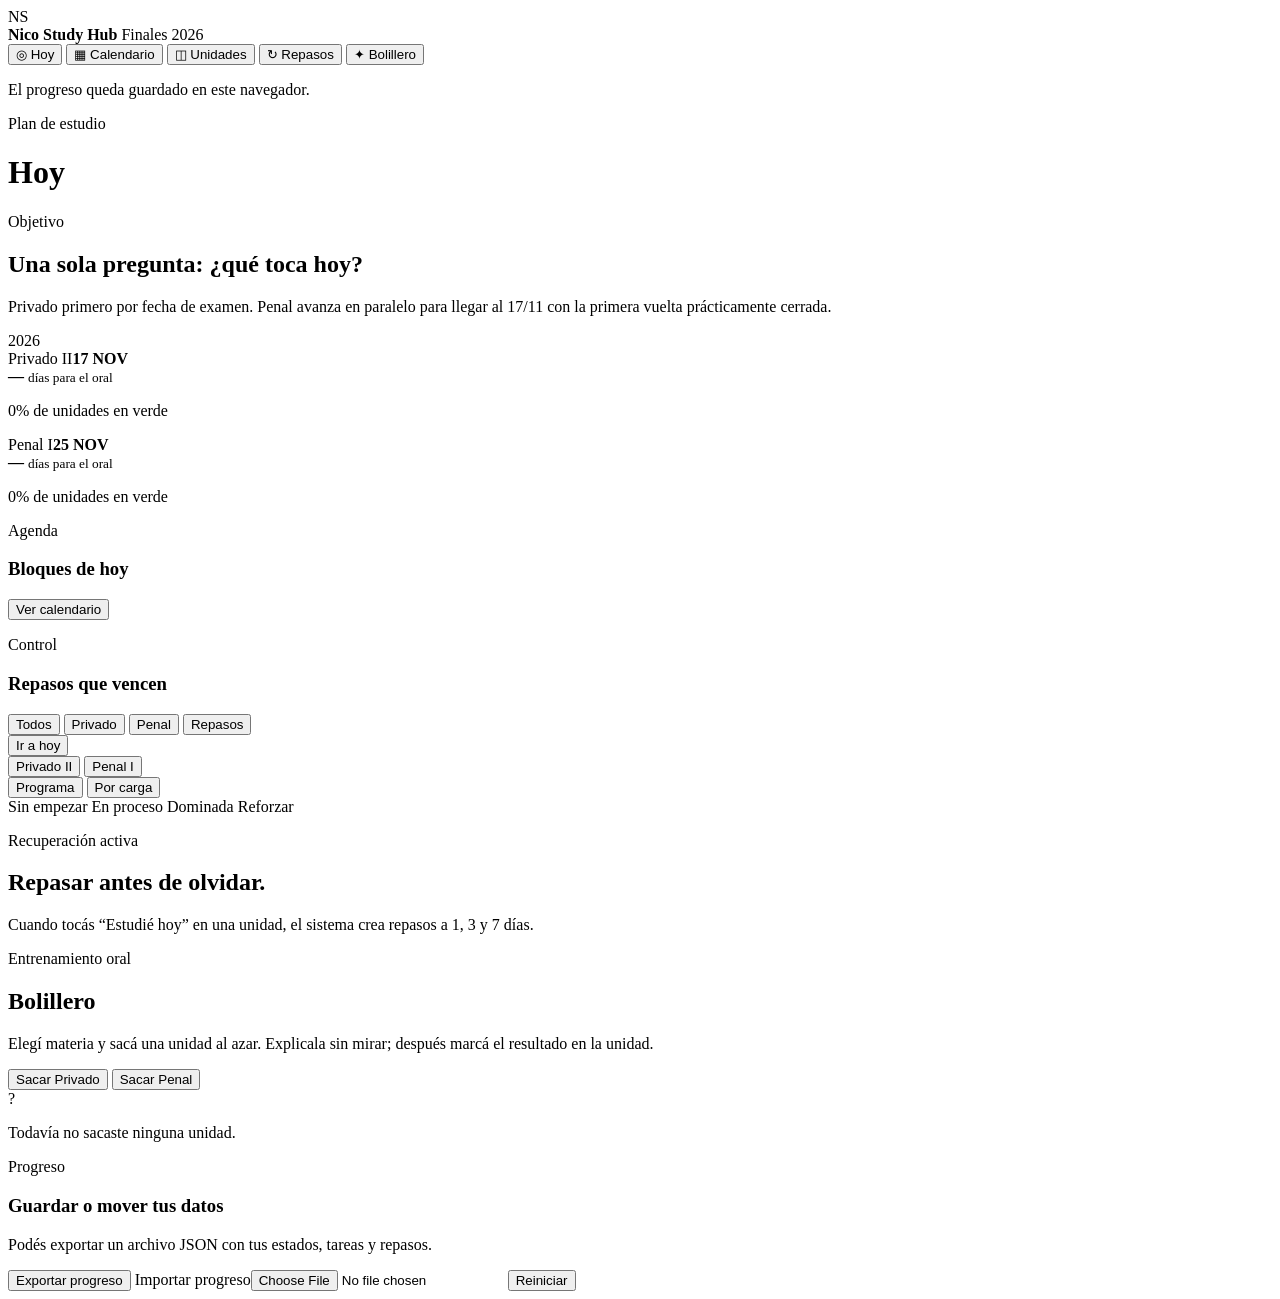
==== estudio/index.html @ cc45be51 "Crear dashboard de estudio para Privado II y Penal" ====
<!doctype html>
<html lang="es">
<head>
  <meta charset="utf-8">
  <meta name="viewport" content="width=device-width, initial-scale=1">
  <meta name="theme-color" content="#0b1020">
  <title>Nico Study Hub · Privado II + Penal</title>
  <link rel="stylesheet" href="styles.css">
</head>
<body>
  <div class="app-shell">
    <aside class="sidebar">
      <div class="brand">
        <div class="brand-mark">NS</div>
        <div>
          <strong>Nico Study Hub</strong>
          <span>Finales 2026</span>
        </div>
      </div>

      <nav class="nav">
        <button class="nav-btn active" data-view="hoy">◎ <span>Hoy</span></button>
        <button class="nav-btn" data-view="calendario">▦ <span>Calendario</span></button>
        <button class="nav-btn" data-view="unidades">◫ <span>Unidades</span></button>
        <button class="nav-btn" data-view="repasos">↻ <span>Repasos</span></button>
        <button class="nav-btn" data-view="simulador">✦ <span>Bolillero</span></button>
      </nav>

      <div class="sidebar-note">
        <span class="dot"></span>
        <p>El progreso queda guardado en este navegador.</p>
      </div>
    </aside>

    <main class="main">
      <header class="topbar">
        <div>
          <p class="eyebrow">Plan de estudio</p>
          <h1 id="view-title">Hoy</h1>
        </div>
        <div class="date-chip" id="today-chip"></div>
      </header>

      <section class="view active" id="view-hoy">
        <div class="hero">
          <div>
            <p class="eyebrow">Objetivo</p>
            <h2>Una sola pregunta: <span>¿qué toca hoy?</span></h2>
            <p>Privado primero por fecha de examen. Penal avanza en paralelo para llegar al 17/11 con la primera vuelta prácticamente cerrada.</p>
          </div>
          <div class="hero-badge">2026</div>
        </div>

        <div class="countdown-grid">
          <article class="count-card privado">
            <div class="count-head"><span>Privado II</span><b>17 NOV</b></div>
            <strong id="days-privado">—</strong>
            <small>días para el oral</small>
            <div class="mini-progress"><i id="bar-privado"></i></div>
            <p id="pct-privado">0% de unidades en verde</p>
          </article>
          <article class="count-card penal">
            <div class="count-head"><span>Penal I</span><b>25 NOV</b></div>
            <strong id="days-penal">—</strong>
            <small>días para el oral</small>
            <div class="mini-progress"><i id="bar-penal"></i></div>
            <p id="pct-penal">0% de unidades en verde</p>
          </article>
        </div>

        <div class="section-head">
          <div>
            <p class="eyebrow">Agenda</p>
            <h3>Bloques de hoy</h3>
          </div>
          <button class="ghost-btn" id="go-calendar">Ver calendario</button>
        </div>
        <div id="today-tasks" class="task-list"></div>

        <div class="section-head compact">
          <div>
            <p class="eyebrow">Control</p>
            <h3>Repasos que vencen</h3>
          </div>
        </div>
        <div id="due-reviews" class="review-strip"></div>
      </section>

      <section class="view" id="view-calendario">
        <div class="toolbar">
          <div class="segmented">
            <button class="segment active" data-filter="todos">Todos</button>
            <button class="segment" data-filter="privado">Privado</button>
            <button class="segment" data-filter="penal">Penal</button>
            <button class="segment" data-filter="repaso">Repasos</button>
          </div>
          <button class="ghost-btn" id="jump-today">Ir a hoy</button>
        </div>
        <div id="calendar-list" class="calendar-list"></div>
      </section>

      <section class="view" id="view-unidades">
        <div class="toolbar">
          <div class="segmented">
            <button class="segment active" data-subject="privado">Privado II</button>
            <button class="segment" data-subject="penal">Penal I</button>
          </div>
          <div class="segmented">
            <button class="segment active" data-sort="programa">Programa</button>
            <button class="segment" data-sort="carga">Por carga</button>
          </div>
        </div>
        <div class="legend">
          <span><i class="status-dot sin"></i>Sin empezar</span>
          <span><i class="status-dot amarillo"></i>En proceso</span>
          <span><i class="status-dot verde"></i>Dominada</span>
          <span><i class="status-dot rojo"></i>Reforzar</span>
        </div>
        <div id="unit-grid" class="unit-grid"></div>
      </section>

      <section class="view" id="view-repasos">
        <div class="hero slim">
          <div>
            <p class="eyebrow">Recuperación activa</p>
            <h2>Repasar antes de olvidar.</h2>
            <p>Cuando tocás “Estudié hoy” en una unidad, el sistema crea repasos a 1, 3 y 7 días.</p>
          </div>
        </div>
        <div id="review-list" class="review-list"></div>
      </section>

      <section class="view" id="view-simulador">
        <div class="simulator">
          <p class="eyebrow">Entrenamiento oral</p>
          <h2>Bolillero</h2>
          <p>Elegí materia y sacá una unidad al azar. Explicala sin mirar; después marcá el resultado en la unidad.</p>
          <div class="sim-actions">
            <button class="primary-btn" id="spin-privado">Sacar Privado</button>
            <button class="primary-btn penal-btn" id="spin-penal">Sacar Penal</button>
          </div>
          <div class="ball-result" id="ball-result">
            <span>?</span>
            <p>Todavía no sacaste ninguna unidad.</p>
          </div>
        </div>

        <div class="backup-card">
          <div>
            <p class="eyebrow">Progreso</p>
            <h3>Guardar o mover tus datos</h3>
            <p>Podés exportar un archivo JSON con tus estados, tareas y repasos.</p>
          </div>
          <div class="backup-actions">
            <button class="ghost-btn" id="export-data">Exportar progreso</button>
            <label class="ghost-btn file-label">Importar progreso<input type="file" id="import-data" accept=".json"></label>
            <button class="danger-btn" id="reset-data">Reiniciar</button>
          </div>
        </div>
      </section>
    </main>
  </div>
  <script src="app.js"></script>
</body>
</html>
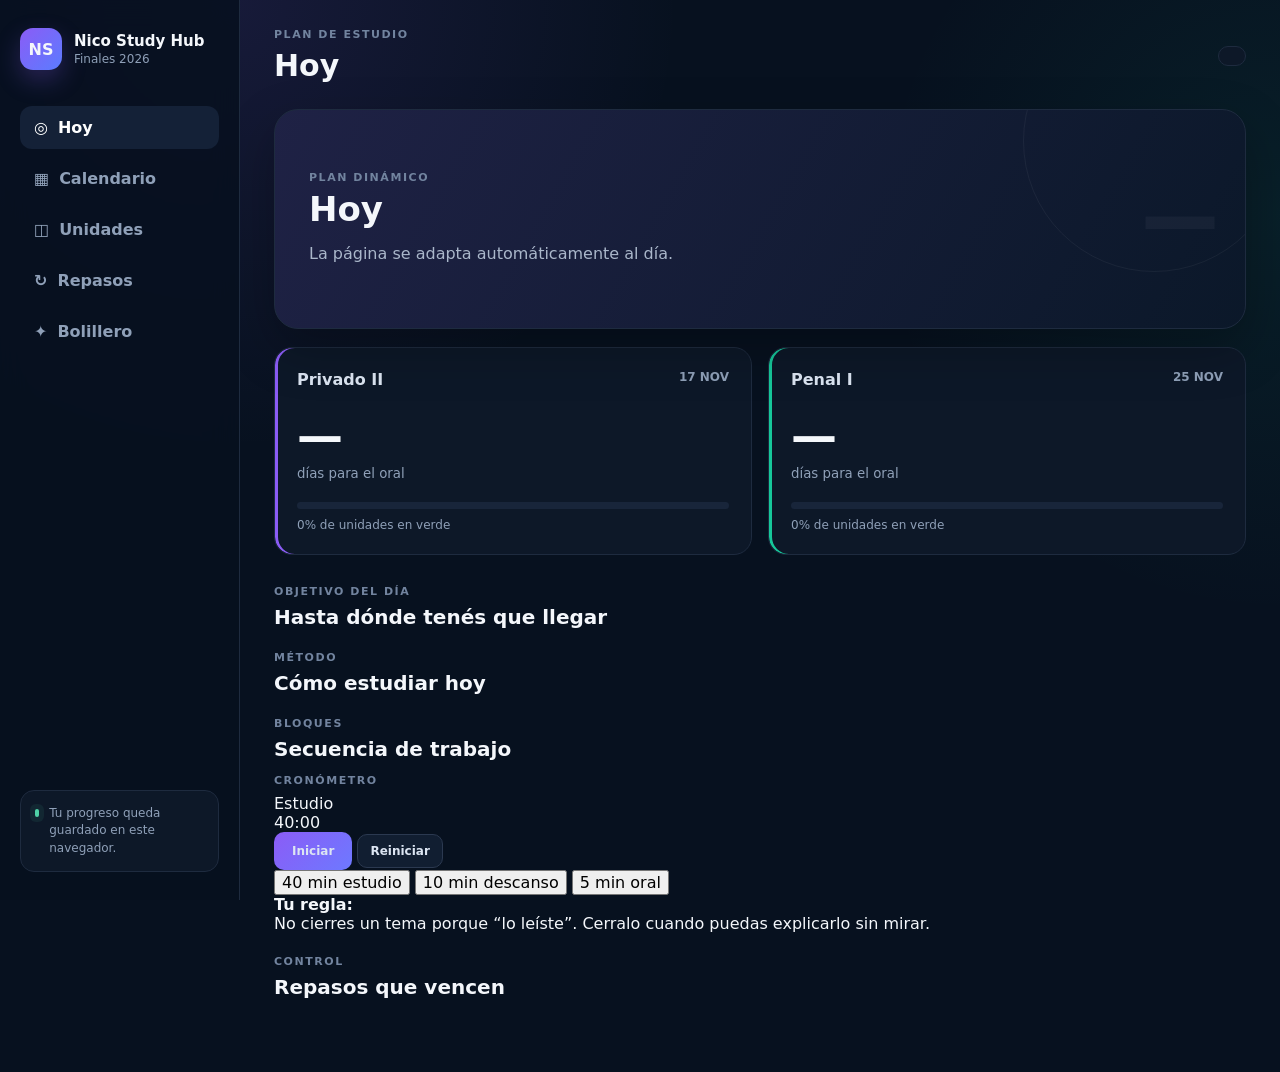
==== commit 75355986: "Mejorar Hoy con entrenador diario, cronómetro y calendario mensual" ====
--- a/estudio/index.html
+++ b/estudio/index.html
@@ -3,7 +3,7 @@
 <head>
   <meta charset="utf-8">
   <meta name="viewport" content="width=device-width, initial-scale=1">
-  <meta name="theme-color" content="#0b1020">
+  <meta name="theme-color" content="#07111f">
   <title>Nico Study Hub · Privado II + Penal</title>
   <link rel="stylesheet" href="styles.css">
 </head>
@@ -12,10 +12,7 @@
     <aside class="sidebar">
       <div class="brand">
         <div class="brand-mark">NS</div>
-        <div>
-          <strong>Nico Study Hub</strong>
-          <span>Finales 2026</span>
-        </div>
+        <div><strong>Nico Study Hub</strong><span>Finales 2026</span></div>
       </div>
 
       <nav class="nav">
@@ -28,75 +25,108 @@
 
       <div class="sidebar-note">
         <span class="dot"></span>
-        <p>El progreso queda guardado en este navegador.</p>
+        <p>Tu progreso queda guardado en este navegador.</p>
       </div>
     </aside>
 
     <main class="main">
       <header class="topbar">
-        <div>
-          <p class="eyebrow">Plan de estudio</p>
-          <h1 id="view-title">Hoy</h1>
-        </div>
+        <div><p class="eyebrow">Plan de estudio</p><h1 id="view-title">Hoy</h1></div>
         <div class="date-chip" id="today-chip"></div>
       </header>
 
       <section class="view active" id="view-hoy">
-        <div class="hero">
+        <div class="hero today-hero">
           <div>
-            <p class="eyebrow">Objetivo</p>
-            <h2>Una sola pregunta: <span>¿qué toca hoy?</span></h2>
-            <p>Privado primero por fecha de examen. Penal avanza en paralelo para llegar al 17/11 con la primera vuelta prácticamente cerrada.</p>
+            <p class="eyebrow">Plan dinámico</p>
+            <h2 id="today-headline">Hoy</h2>
+            <p id="today-summary">La página se adapta automáticamente al día.</p>
           </div>
-          <div class="hero-badge">2026</div>
+          <div class="hero-badge" id="hero-day">—</div>
         </div>
 
         <div class="countdown-grid">
           <article class="count-card privado">
             <div class="count-head"><span>Privado II</span><b>17 NOV</b></div>
-            <strong id="days-privado">—</strong>
-            <small>días para el oral</small>
+            <strong id="days-privado">—</strong><small>días para el oral</small>
             <div class="mini-progress"><i id="bar-privado"></i></div>
             <p id="pct-privado">0% de unidades en verde</p>
           </article>
           <article class="count-card penal">
             <div class="count-head"><span>Penal I</span><b>25 NOV</b></div>
-            <strong id="days-penal">—</strong>
-            <small>días para el oral</small>
+            <strong id="days-penal">—</strong><small>días para el oral</small>
             <div class="mini-progress"><i id="bar-penal"></i></div>
             <p id="pct-penal">0% de unidades en verde</p>
           </article>
         </div>
 
-        <div class="section-head">
+        <div class="today-layout">
           <div>
-            <p class="eyebrow">Agenda</p>
-            <h3>Bloques de hoy</h3>
+            <div class="section-head">
+              <div><p class="eyebrow">Objetivo del día</p><h3>Hasta dónde tenés que llegar</h3></div>
+            </div>
+            <div id="today-targets" class="target-list"></div>
+
+            <div class="section-head compact">
+              <div><p class="eyebrow">Método</p><h3>Cómo estudiar hoy</h3></div>
+            </div>
+            <div id="method-card" class="method-card"></div>
+
+            <div class="section-head compact">
+              <div><p class="eyebrow">Bloques</p><h3>Secuencia de trabajo</h3></div>
+            </div>
+            <div id="today-blocks" class="study-blocks"></div>
           </div>
-          <button class="ghost-btn" id="go-calendar">Ver calendario</button>
+
+          <aside class="timer-card">
+            <p class="eyebrow">Cronómetro</p>
+            <div class="timer-mode" id="timer-mode">Estudio</div>
+            <div class="timer-display" id="timer-display">40:00</div>
+            <div class="timer-progress"><i id="timer-progress"></i></div>
+            <div class="timer-controls">
+              <button class="primary-btn" id="timer-start">Iniciar</button>
+              <button class="ghost-btn" id="timer-reset">Reiniciar</button>
+            </div>
+            <div class="timer-presets">
+              <button data-minutes="40" data-mode="Estudio">40 min estudio</button>
+              <button data-minutes="10" data-mode="Descanso">10 min descanso</button>
+              <button data-minutes="5" data-mode="Explicación oral">5 min oral</button>
+            </div>
+            <div class="timer-tip">
+              <strong>Tu regla:</strong>
+              <p>No cierres un tema porque “lo leíste”. Cerralo cuando puedas explicarlo sin mirar.</p>
+            </div>
+          </aside>
         </div>
-        <div id="today-tasks" class="task-list"></div>
 
         <div class="section-head compact">
-          <div>
-            <p class="eyebrow">Control</p>
-            <h3>Repasos que vencen</h3>
-          </div>
+          <div><p class="eyebrow">Control</p><h3>Repasos que vencen</h3></div>
         </div>
         <div id="due-reviews" class="review-strip"></div>
       </section>
 
       <section class="view" id="view-calendario">
-        <div class="toolbar">
-          <div class="segmented">
-            <button class="segment active" data-filter="todos">Todos</button>
-            <button class="segment" data-filter="privado">Privado</button>
-            <button class="segment" data-filter="penal">Penal</button>
-            <button class="segment" data-filter="repaso">Repasos</button>
-          </div>
-          <button class="ghost-btn" id="jump-today">Ir a hoy</button>
+        <div class="calendar-toolbar">
+          <button class="ghost-btn" id="prev-month">←</button>
+          <div><p class="eyebrow">Vista mensual</p><h2 id="calendar-month">Octubre 2026</h2></div>
+          <button class="ghost-btn" id="next-month">→</button>
         </div>
-        <div id="calendar-list" class="calendar-list"></div>
+
+        <div class="calendar-legend">
+          <span><i class="legend-pill privado"></i>Privado</span>
+          <span><i class="legend-pill penal"></i>Penal</span>
+          <span><i class="legend-pill repaso"></i>Repaso / simulacro</span>
+          <span>✓ = bloque del día cumplido</span>
+        </div>
+
+        <div class="month-calendar">
+          <div class="weekdays"><span>Lun</span><span>Mar</span><span>Mié</span><span>Jue</span><span>Vie</span><span>Sáb</span><span>Dom</span></div>
+          <div id="calendar-grid" class="calendar-grid"></div>
+        </div>
+
+        <div class="calendar-detail" id="calendar-detail">
+          <div class="empty">Tocá un día del calendario para ver su plan.</div>
+        </div>
       </section>
 
       <section class="view" id="view-unidades">
@@ -124,7 +154,7 @@
           <div>
             <p class="eyebrow">Recuperación activa</p>
             <h2>Repasar antes de olvidar.</h2>
-            <p>Cuando tocás “Estudié hoy” en una unidad, el sistema crea repasos a 1, 3 y 7 días.</p>
+            <p>Cuando marcás “Estudié hoy” se crean repasos a 24 horas, 72 horas y 7 días.</p>
           </div>
         </div>
         <div id="review-list" class="review-list"></div>
@@ -134,23 +164,16 @@
         <div class="simulator">
           <p class="eyebrow">Entrenamiento oral</p>
           <h2>Bolillero</h2>
-          <p>Elegí materia y sacá una unidad al azar. Explicala sin mirar; después marcá el resultado en la unidad.</p>
+          <p>Sacá una unidad al azar y explicala sin mirar. Recién después abrí el material para corregirte.</p>
           <div class="sim-actions">
             <button class="primary-btn" id="spin-privado">Sacar Privado</button>
             <button class="primary-btn penal-btn" id="spin-penal">Sacar Penal</button>
           </div>
-          <div class="ball-result" id="ball-result">
-            <span>?</span>
-            <p>Todavía no sacaste ninguna unidad.</p>
-          </div>
+          <div class="ball-result" id="ball-result"><span>?</span><p>Todavía no sacaste ninguna unidad.</p></div>
         </div>
 
         <div class="backup-card">
-          <div>
-            <p class="eyebrow">Progreso</p>
-            <h3>Guardar o mover tus datos</h3>
-            <p>Podés exportar un archivo JSON con tus estados, tareas y repasos.</p>
-          </div>
+          <div><p class="eyebrow">Progreso</p><h3>Guardar o mover tus datos</h3><p>Podés exportar un archivo JSON con tus estados, tareas y repasos.</p></div>
           <div class="backup-actions">
             <button class="ghost-btn" id="export-data">Exportar progreso</button>
             <label class="ghost-btn file-label">Importar progreso<input type="file" id="import-data" accept=".json"></label>
--- a/estudio/styles.css
+++ b/estudio/styles.css
@@ -0,0 +1,157 @@
+:root{
+  --bg:#07111f;
+  --panel:#0d1828;
+  --panel-2:#101d31;
+  --line:#1e2b3f;
+  --text:#f4f7fb;
+  --muted:#8fa0b8;
+  --priv:#8b5cf6;
+  --penal:#16c79a;
+  --gold:#f0b85a;
+  --red:#ef5b67;
+  --yellow:#f4c95d;
+  --green:#4fd1a6;
+  --shadow:0 20px 50px rgba(0,0,0,.25);
+}
+*{box-sizing:border-box}
+html{scroll-behavior:smooth}
+body{margin:0;background:
+radial-gradient(circle at 18% 0%,rgba(139,92,246,.12),transparent 30%),
+radial-gradient(circle at 100% 20%,rgba(22,199,154,.08),transparent 26%),
+var(--bg);color:var(--text);font-family:Inter,ui-sans-serif,system-ui,-apple-system,BlinkMacSystemFont,"Segoe UI",sans-serif}
+button,input{font:inherit}
+button{cursor:pointer}
+.app-shell{min-height:100vh;display:grid;grid-template-columns:240px 1fr}
+.sidebar{position:sticky;top:0;height:100vh;padding:28px 20px;border-right:1px solid var(--line);background:rgba(7,17,31,.88);backdrop-filter:blur(14px);display:flex;flex-direction:column;z-index:3}
+.brand{display:flex;gap:12px;align-items:center;margin-bottom:36px}
+.brand-mark{width:42px;height:42px;border-radius:13px;display:grid;place-items:center;font-weight:900;background:linear-gradient(135deg,var(--priv),#5b7cff);box-shadow:0 10px 25px rgba(139,92,246,.25)}
+.brand strong{display:block;font-size:15px}
+.brand span{display:block;color:var(--muted);font-size:12px;margin-top:2px}
+.nav{display:grid;gap:8px}
+.nav-btn{border:0;background:transparent;color:var(--muted);text-align:left;border-radius:12px;padding:12px 14px;font-weight:700;display:flex;gap:10px;align-items:center}
+.nav-btn:hover,.nav-btn.active{background:#142137;color:#fff}
+.sidebar-note{margin-top:auto;border:1px solid var(--line);background:var(--panel);border-radius:14px;padding:14px;display:flex;gap:10px}
+.sidebar-note p{margin:0;color:var(--muted);font-size:12px;line-height:1.45}
+.dot{width:8px;height:8px;border-radius:99px;background:var(--green);margin-top:4px;box-shadow:0 0 0 5px rgba(79,209,166,.08)}
+.main{padding:28px 34px 56px;max-width:1400px;width:100%;margin:0 auto}
+.topbar{display:flex;align-items:center;justify-content:space-between;margin-bottom:26px}
+.eyebrow{margin:0 0 7px;text-transform:uppercase;letter-spacing:.14em;font-size:11px;font-weight:800;color:#72849f}
+h1,h2,h3,p{margin-top:0}
+h1{font-size:30px;margin-bottom:0}
+h2{font-size:34px;line-height:1.1;margin-bottom:12px}
+h2 span{color:#b39cff}
+h3{font-size:20px;margin-bottom:0}
+.date-chip{padding:9px 13px;border:1px solid var(--line);border-radius:10px;background:var(--panel);font-size:13px;color:#c7d2e3}
+.view{display:none}
+.view.active{display:block;animation:fade .2s ease}
+@keyframes fade{from{opacity:.35;transform:translateY(4px)}to{opacity:1;transform:none}}
+.hero{min-height:220px;border:1px solid var(--line);border-radius:24px;padding:34px;display:flex;justify-content:space-between;align-items:center;background:
+linear-gradient(120deg,rgba(139,92,246,.14),rgba(10,24,42,.65)),
+var(--panel);box-shadow:var(--shadow);overflow:hidden;position:relative}
+.hero:after{content:"";position:absolute;width:260px;height:260px;border:1px solid rgba(255,255,255,.05);border-radius:50%;right:-40px;top:-100px}
+.hero p:not(.eyebrow){max-width:720px;color:#aab7ca;line-height:1.65;margin-bottom:0}
+.hero-badge{font-size:74px;font-weight:950;color:rgba(255,255,255,.045);letter-spacing:-.06em}
+.hero.slim{min-height:auto;margin-bottom:22px}
+.countdown-grid{display:grid;grid-template-columns:repeat(2,1fr);gap:16px;margin:18px 0 30px}
+.count-card{border:1px solid var(--line);border-radius:18px;background:var(--panel);padding:22px}
+.count-card.privado{box-shadow:inset 3px 0 0 var(--priv)}
+.count-card.penal{box-shadow:inset 3px 0 0 var(--penal)}
+.count-head{display:flex;justify-content:space-between;gap:20px;color:#dce5f2;font-weight:800}
+.count-head b{font-size:12px;color:var(--muted)}
+.count-card>strong{font-size:46px;display:block;line-height:1;margin:24px 0 4px}
+.count-card small{color:var(--muted)}
+.mini-progress{height:7px;border-radius:99px;background:#18253a;overflow:hidden;margin:20px 0 9px}
+.mini-progress i{display:block;width:0;height:100%;border-radius:inherit;transition:.25s}
+.count-card.privado i{background:var(--priv)}
+.count-card.penal i{background:var(--penal)}
+.count-card p{font-size:12px;color:var(--muted);margin:0}
+.section-head{display:flex;justify-content:space-between;align-items:end;margin:28px 0 13px}
+.section-head.compact{margin-top:22px}
+.task-list,.review-list{display:grid;gap:10px}
+.task{display:grid;grid-template-columns:auto 1fr auto;align-items:center;gap:14px;border:1px solid var(--line);background:var(--panel);padding:15px 17px;border-radius:14px}
+.task.done{opacity:.56}
+.task-check{width:22px;height:22px;border-radius:7px;border:1px solid #41506a;background:#0a1424;display:grid;place-items:center;color:white}
+.task.done .task-check{background:var(--green);border-color:var(--green)}
+.task-title{font-weight:800;margin-bottom:4px}
+.task-meta{color:var(--muted);font-size:12px;line-height:1.45}
+.subject-pill{font-size:11px;font-weight:850;padding:6px 9px;border-radius:999px}
+.subject-pill.privado{background:rgba(139,92,246,.14);color:#c7b7ff}
+.subject-pill.penal{background:rgba(22,199,154,.12);color:#70e2c3}
+.subject-pill.repaso{background:rgba(240,184,90,.12);color:#ffd78d}
+.empty{border:1px dashed #2d3b51;border-radius:15px;padding:24px;color:var(--muted);text-align:center}
+.review-strip{display:flex;gap:10px;overflow:auto;padding-bottom:4px}
+.review-chip{min-width:220px;border:1px solid var(--line);border-radius:13px;padding:13px;background:var(--panel);font-size:13px}
+.review-chip strong{display:block;margin-bottom:4px}
+.review-chip span{color:var(--muted);font-size:12px}
+.toolbar{display:flex;justify-content:space-between;align-items:center;gap:14px;margin-bottom:18px;flex-wrap:wrap}
+.segmented{display:flex;gap:5px;padding:5px;background:#0a1424;border:1px solid var(--line);border-radius:12px}
+.segment{border:0;background:transparent;color:var(--muted);padding:8px 11px;border-radius:8px;font-weight:800;font-size:12px}
+.segment.active{background:#18263c;color:#fff}
+.ghost-btn,.danger-btn,.primary-btn,.file-label{border:1px solid #2b3950;background:#111e31;color:#dce5f2;padding:9px 12px;border-radius:10px;font-weight:800;font-size:12px;text-decoration:none;display:inline-flex;align-items:center;justify-content:center}
+.ghost-btn:hover,.file-label:hover{border-color:#50617a}
+.danger-btn{border-color:rgba(239,91,103,.35);color:#ff9aa2;background:rgba(239,91,103,.08)}
+.primary-btn{border:0;background:linear-gradient(135deg,var(--priv),#6d79ff);padding:12px 18px}
+.primary-btn.penal-btn{background:linear-gradient(135deg,#0fa77f,var(--penal))}
+.calendar-list{display:grid;gap:14px}
+.day-card{border:1px solid var(--line);border-radius:17px;background:var(--panel);padding:17px}
+.day-card.today{outline:2px solid rgba(139,92,246,.45)}
+.day-head{display:flex;justify-content:space-between;align-items:center;margin-bottom:12px}
+.day-head strong{font-size:15px}
+.day-head span{font-size:11px;color:var(--muted)}
+.day-tasks{display:grid;gap:8px}
+.day-task{display:flex;justify-content:space-between;gap:14px;align-items:center;padding:10px 12px;background:#0a1424;border-radius:10px}
+.day-task p{margin:0;font-size:13px}
+.day-task small{display:block;color:var(--muted);margin-top:3px}
+.legend{display:flex;gap:16px;flex-wrap:wrap;margin-bottom:18px;color:var(--muted);font-size:12px}
+.legend span{display:flex;align-items:center;gap:6px}
+.status-dot{width:8px;height:8px;border-radius:50%}
+.status-dot.sin{background:#65738a}.status-dot.amarillo{background:var(--yellow)}.status-dot.verde{background:var(--green)}.status-dot.rojo{background:var(--red)}
+.unit-grid{display:grid;grid-template-columns:repeat(3,minmax(0,1fr));gap:13px}
+.unit-card{border:1px solid var(--line);background:var(--panel);border-radius:16px;padding:17px;position:relative}
+.unit-card:before{content:"";position:absolute;left:0;top:14px;bottom:14px;width:3px;border-radius:4px;background:#445069}
+.unit-card.status-verde:before{background:var(--green)}
+.unit-card.status-amarillo:before{background:var(--yellow)}
+.unit-card.status-rojo:before{background:var(--red)}
+.unit-top{display:flex;justify-content:space-between;gap:10px;align-items:start}
+.unit-num{font-size:11px;font-weight:900;color:var(--muted)}
+.unit-load{font-size:10px;padding:5px 7px;border-radius:8px;background:#142137;color:#a8b5c8;white-space:nowrap}
+.unit-card h4{font-size:15px;line-height:1.3;margin:10px 0 12px}
+.unit-stats{display:flex;gap:8px;flex-wrap:wrap;margin-bottom:13px}
+.unit-stats span{font-size:10px;color:var(--muted);padding:5px 7px;border:1px solid #26344a;border-radius:7px}
+.unit-actions{display:grid;grid-template-columns:1fr auto;gap:7px}
+.status-select{width:100%;background:#0a1424;border:1px solid #26344a;color:#d8e2ef;padding:9px;border-radius:9px}
+.study-today{border:1px solid #2c3b52;background:#111e31;color:#cdd8e7;border-radius:9px;padding:9px;font-size:11px;font-weight:800}
+.review-item{border:1px solid var(--line);background:var(--panel);border-radius:14px;padding:15px 17px;display:flex;justify-content:space-between;gap:16px;align-items:center}
+.review-item.due{box-shadow:inset 3px 0 0 var(--gold)}
+.review-item.done{opacity:.5}
+.review-item p{margin:0}
+.review-item small{display:block;margin-top:4px;color:var(--muted)}
+.review-actions{display:flex;gap:8px}
+.simulator{border:1px solid var(--line);border-radius:24px;padding:36px;background:var(--panel);text-align:center;box-shadow:var(--shadow)}
+.simulator>p:not(.eyebrow){color:var(--muted);max-width:680px;margin:0 auto}
+.sim-actions{display:flex;gap:10px;justify-content:center;margin:24px 0}
+.ball-result{max-width:520px;margin:0 auto;background:#081321;border:1px solid #26364e;border-radius:18px;padding:26px}
+.ball-result>span{display:grid;place-items:center;width:68px;height:68px;border-radius:50%;margin:0 auto 14px;background:linear-gradient(145deg,#253957,#111d30);font-size:26px;font-weight:950}
+.ball-result p{margin:0;color:#cbd6e6}
+.backup-card{margin-top:18px;border:1px solid var(--line);border-radius:17px;background:var(--panel);padding:20px;display:flex;justify-content:space-between;gap:20px;align-items:center}
+.backup-card p{color:var(--muted);font-size:12px;margin-bottom:0}
+.backup-actions{display:flex;gap:8px;flex-wrap:wrap}
+.file-label input{display:none}
+@media(max-width:1050px){
+  .unit-grid{grid-template-columns:repeat(2,1fr)}
+}
+@media(max-width:760px){
+  .app-shell{display:block}
+  .sidebar{height:auto;position:sticky;top:0;padding:12px 14px;border-right:0;border-bottom:1px solid var(--line);flex-direction:row;align-items:center}
+  .brand{margin:0;margin-right:auto}.brand span{display:none}.brand-mark{width:34px;height:34px;border-radius:10px}
+  .nav{display:flex;gap:3px;overflow:auto}.nav-btn{padding:9px 10px}.nav-btn span{display:none}
+  .sidebar-note{display:none}
+  .main{padding:20px 14px 40px}
+  .topbar{margin-bottom:18px}
+  h1{font-size:25px}.date-chip{display:none}
+  .hero{padding:24px;min-height:190px}.hero-badge{display:none}h2{font-size:28px}
+  .countdown-grid{grid-template-columns:1fr}
+  .unit-grid{grid-template-columns:1fr}
+  .backup-card{align-items:flex-start;flex-direction:column}
+  .task{grid-template-columns:auto 1fr}.task .subject-pill{grid-column:2}
+}
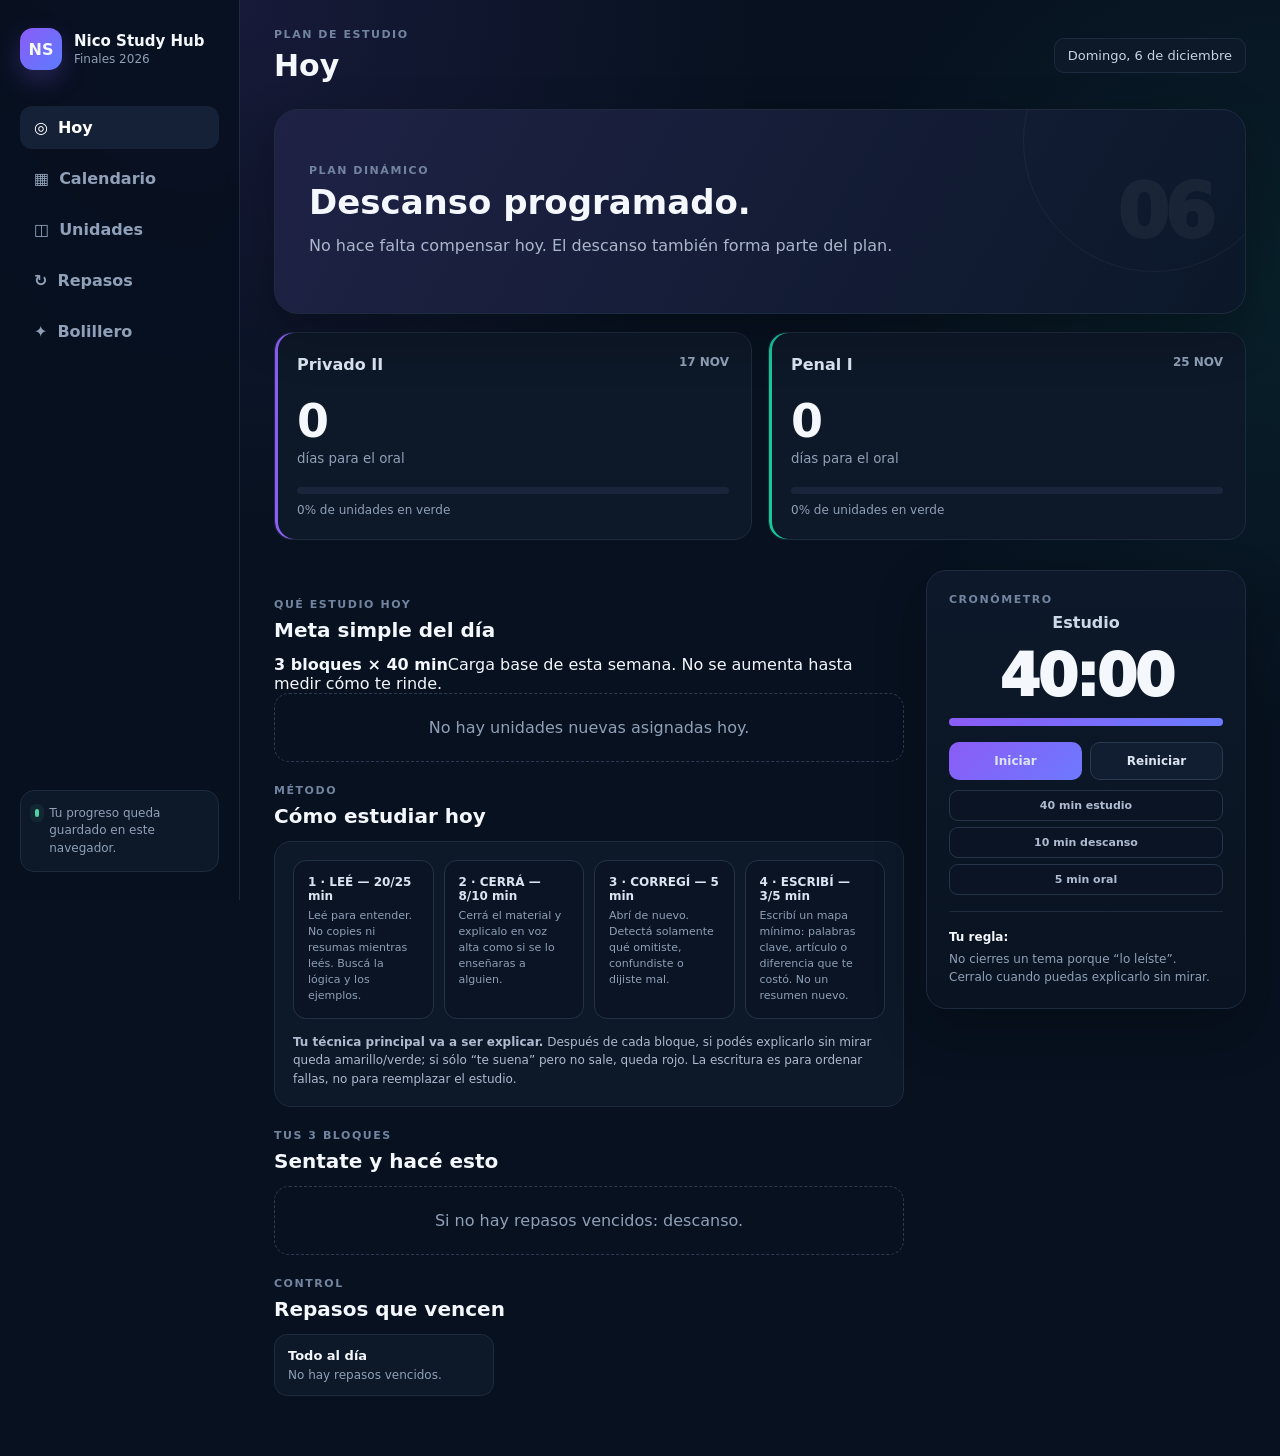
==== commit 7a48a445: "Simplificar vista Hoy y fijar carga base de tres bloques" ====
--- a/estudio/index.html
+++ b/estudio/index.html
@@ -63,8 +63,9 @@
         <div class="today-layout">
           <div>
             <div class="section-head">
-              <div><p class="eyebrow">Objetivo del día</p><h3>Hasta dónde tenés que llegar</h3></div>
+              <div><p class="eyebrow">Qué estudio hoy</p><h3>Meta simple del día</h3></div>
             </div>
+            <div class="daily-load-banner"><strong id="daily-load-title">3 bloques × 40 min</strong><span id="daily-load-note">Carga base de esta semana. No se aumenta hasta medir cómo te rinde.</span></div>
             <div id="today-targets" class="target-list"></div>
 
             <div class="section-head compact">
@@ -73,7 +74,7 @@
             <div id="method-card" class="method-card"></div>
 
             <div class="section-head compact">
-              <div><p class="eyebrow">Bloques</p><h3>Secuencia de trabajo</h3></div>
+              <div><p class="eyebrow">Tus 3 bloques</p><h3>Sentate y hacé esto</h3></div>
             </div>
             <div id="today-blocks" class="study-blocks"></div>
           </div>
--- a/estudio/styles.css
+++ b/estudio/styles.css
@@ -1,17 +1,8 @@
 :root{
-  --bg:#07111f;
-  --panel:#0d1828;
-  --panel-2:#101d31;
-  --line:#1e2b3f;
-  --text:#f4f7fb;
-  --muted:#8fa0b8;
-  --priv:#8b5cf6;
-  --penal:#16c79a;
-  --gold:#f0b85a;
-  --red:#ef5b67;
-  --yellow:#f4c95d;
-  --green:#4fd1a6;
-  --shadow:0 20px 50px rgba(0,0,0,.25);
+  --bg:#07111f;--panel:#0d1828;--panel-2:#101d31;--line:#1e2b3f;
+  --text:#f4f7fb;--muted:#8fa0b8;--priv:#8b5cf6;--penal:#16c79a;
+  --gold:#f0b85a;--red:#ef5b67;--yellow:#f4c95d;--green:#4fd1a6;
+  --shadow:0 20px 50px rgba(0,0,0,.25)
 }
 *{box-sizing:border-box}
 html{scroll-behavior:smooth}
@@ -19,139 +10,61 @@
 radial-gradient(circle at 18% 0%,rgba(139,92,246,.12),transparent 30%),
 radial-gradient(circle at 100% 20%,rgba(22,199,154,.08),transparent 26%),
 var(--bg);color:var(--text);font-family:Inter,ui-sans-serif,system-ui,-apple-system,BlinkMacSystemFont,"Segoe UI",sans-serif}
-button,input{font:inherit}
-button{cursor:pointer}
+button,input,select{font:inherit}button{cursor:pointer}
 .app-shell{min-height:100vh;display:grid;grid-template-columns:240px 1fr}
 .sidebar{position:sticky;top:0;height:100vh;padding:28px 20px;border-right:1px solid var(--line);background:rgba(7,17,31,.88);backdrop-filter:blur(14px);display:flex;flex-direction:column;z-index:3}
 .brand{display:flex;gap:12px;align-items:center;margin-bottom:36px}
 .brand-mark{width:42px;height:42px;border-radius:13px;display:grid;place-items:center;font-weight:900;background:linear-gradient(135deg,var(--priv),#5b7cff);box-shadow:0 10px 25px rgba(139,92,246,.25)}
-.brand strong{display:block;font-size:15px}
-.brand span{display:block;color:var(--muted);font-size:12px;margin-top:2px}
-.nav{display:grid;gap:8px}
-.nav-btn{border:0;background:transparent;color:var(--muted);text-align:left;border-radius:12px;padding:12px 14px;font-weight:700;display:flex;gap:10px;align-items:center}
+.brand strong{display:block;font-size:15px}.brand span{display:block;color:var(--muted);font-size:12px;margin-top:2px}
+.nav{display:grid;gap:8px}.nav-btn{border:0;background:transparent;color:var(--muted);text-align:left;border-radius:12px;padding:12px 14px;font-weight:700;display:flex;gap:10px;align-items:center}
 .nav-btn:hover,.nav-btn.active{background:#142137;color:#fff}
 .sidebar-note{margin-top:auto;border:1px solid var(--line);background:var(--panel);border-radius:14px;padding:14px;display:flex;gap:10px}
-.sidebar-note p{margin:0;color:var(--muted);font-size:12px;line-height:1.45}
-.dot{width:8px;height:8px;border-radius:99px;background:var(--green);margin-top:4px;box-shadow:0 0 0 5px rgba(79,209,166,.08)}
-.main{padding:28px 34px 56px;max-width:1400px;width:100%;margin:0 auto}
+.sidebar-note p{margin:0;color:var(--muted);font-size:12px;line-height:1.45}.dot{width:8px;height:8px;border-radius:99px;background:var(--green);margin-top:4px;box-shadow:0 0 0 5px rgba(79,209,166,.08)}
+.main{padding:28px 34px 56px;max-width:1450px;width:100%;margin:0 auto}
 .topbar{display:flex;align-items:center;justify-content:space-between;margin-bottom:26px}
 .eyebrow{margin:0 0 7px;text-transform:uppercase;letter-spacing:.14em;font-size:11px;font-weight:800;color:#72849f}
-h1,h2,h3,p{margin-top:0}
-h1{font-size:30px;margin-bottom:0}
-h2{font-size:34px;line-height:1.1;margin-bottom:12px}
-h2 span{color:#b39cff}
-h3{font-size:20px;margin-bottom:0}
+h1,h2,h3,h4,p{margin-top:0}h1{font-size:30px;margin-bottom:0}h2{font-size:34px;line-height:1.1;margin-bottom:12px}h2 span{color:#b39cff}h3{font-size:20px;margin-bottom:0}
 .date-chip{padding:9px 13px;border:1px solid var(--line);border-radius:10px;background:var(--panel);font-size:13px;color:#c7d2e3}
-.view{display:none}
-.view.active{display:block;animation:fade .2s ease}
+.view{display:none}.view.active{display:block;animation:fade .2s ease}
 @keyframes fade{from{opacity:.35;transform:translateY(4px)}to{opacity:1;transform:none}}
-.hero{min-height:220px;border:1px solid var(--line);border-radius:24px;padding:34px;display:flex;justify-content:space-between;align-items:center;background:
-linear-gradient(120deg,rgba(139,92,246,.14),rgba(10,24,42,.65)),
-var(--panel);box-shadow:var(--shadow);overflow:hidden;position:relative}
+.hero{min-height:220px;border:1px solid var(--line);border-radius:24px;padding:34px;display:flex;justify-content:space-between;align-items:center;background:linear-gradient(120deg,rgba(139,92,246,.14),rgba(10,24,42,.65)),var(--panel);box-shadow:var(--shadow);overflow:hidden;position:relative}
 .hero:after{content:"";position:absolute;width:260px;height:260px;border:1px solid rgba(255,255,255,.05);border-radius:50%;right:-40px;top:-100px}
-.hero p:not(.eyebrow){max-width:720px;color:#aab7ca;line-height:1.65;margin-bottom:0}
-.hero-badge{font-size:74px;font-weight:950;color:rgba(255,255,255,.045);letter-spacing:-.06em}
-.hero.slim{min-height:auto;margin-bottom:22px}
+.hero p:not(.eyebrow){max-width:760px;color:#aab7ca;line-height:1.65;margin-bottom:0}.hero-badge{font-size:74px;font-weight:950;color:rgba(255,255,255,.05);letter-spacing:-.06em}.hero.slim{min-height:auto;margin-bottom:22px}
+.today-hero{min-height:205px}
 .countdown-grid{display:grid;grid-template-columns:repeat(2,1fr);gap:16px;margin:18px 0 30px}
-.count-card{border:1px solid var(--line);border-radius:18px;background:var(--panel);padding:22px}
-.count-card.privado{box-shadow:inset 3px 0 0 var(--priv)}
-.count-card.penal{box-shadow:inset 3px 0 0 var(--penal)}
-.count-head{display:flex;justify-content:space-between;gap:20px;color:#dce5f2;font-weight:800}
-.count-head b{font-size:12px;color:var(--muted)}
-.count-card>strong{font-size:46px;display:block;line-height:1;margin:24px 0 4px}
-.count-card small{color:var(--muted)}
-.mini-progress{height:7px;border-radius:99px;background:#18253a;overflow:hidden;margin:20px 0 9px}
-.mini-progress i{display:block;width:0;height:100%;border-radius:inherit;transition:.25s}
-.count-card.privado i{background:var(--priv)}
-.count-card.penal i{background:var(--penal)}
-.count-card p{font-size:12px;color:var(--muted);margin:0}
-.section-head{display:flex;justify-content:space-between;align-items:end;margin:28px 0 13px}
-.section-head.compact{margin-top:22px}
-.task-list,.review-list{display:grid;gap:10px}
-.task{display:grid;grid-template-columns:auto 1fr auto;align-items:center;gap:14px;border:1px solid var(--line);background:var(--panel);padding:15px 17px;border-radius:14px}
-.task.done{opacity:.56}
-.task-check{width:22px;height:22px;border-radius:7px;border:1px solid #41506a;background:#0a1424;display:grid;place-items:center;color:white}
-.task.done .task-check{background:var(--green);border-color:var(--green)}
-.task-title{font-weight:800;margin-bottom:4px}
-.task-meta{color:var(--muted);font-size:12px;line-height:1.45}
-.subject-pill{font-size:11px;font-weight:850;padding:6px 9px;border-radius:999px}
-.subject-pill.privado{background:rgba(139,92,246,.14);color:#c7b7ff}
-.subject-pill.penal{background:rgba(22,199,154,.12);color:#70e2c3}
-.subject-pill.repaso{background:rgba(240,184,90,.12);color:#ffd78d}
-.empty{border:1px dashed #2d3b51;border-radius:15px;padding:24px;color:var(--muted);text-align:center}
-.review-strip{display:flex;gap:10px;overflow:auto;padding-bottom:4px}
-.review-chip{min-width:220px;border:1px solid var(--line);border-radius:13px;padding:13px;background:var(--panel);font-size:13px}
-.review-chip strong{display:block;margin-bottom:4px}
-.review-chip span{color:var(--muted);font-size:12px}
-.toolbar{display:flex;justify-content:space-between;align-items:center;gap:14px;margin-bottom:18px;flex-wrap:wrap}
-.segmented{display:flex;gap:5px;padding:5px;background:#0a1424;border:1px solid var(--line);border-radius:12px}
-.segment{border:0;background:transparent;color:var(--muted);padding:8px 11px;border-radius:8px;font-weight:800;font-size:12px}
-.segment.active{background:#18263c;color:#fff}
-.ghost-btn,.danger-btn,.primary-btn,.file-label{border:1px solid #2b3950;background:#111e31;color:#dce5f2;padding:9px 12px;border-radius:10px;font-weight:800;font-size:12px;text-decoration:none;display:inline-flex;align-items:center;justify-content:center}
-.ghost-btn:hover,.file-label:hover{border-color:#50617a}
-.danger-btn{border-color:rgba(239,91,103,.35);color:#ff9aa2;background:rgba(239,91,103,.08)}
-.primary-btn{border:0;background:linear-gradient(135deg,var(--priv),#6d79ff);padding:12px 18px}
-.primary-btn.penal-btn{background:linear-gradient(135deg,#0fa77f,var(--penal))}
-.calendar-list{display:grid;gap:14px}
-.day-card{border:1px solid var(--line);border-radius:17px;background:var(--panel);padding:17px}
-.day-card.today{outline:2px solid rgba(139,92,246,.45)}
-.day-head{display:flex;justify-content:space-between;align-items:center;margin-bottom:12px}
-.day-head strong{font-size:15px}
-.day-head span{font-size:11px;color:var(--muted)}
-.day-tasks{display:grid;gap:8px}
-.day-task{display:flex;justify-content:space-between;gap:14px;align-items:center;padding:10px 12px;background:#0a1424;border-radius:10px}
-.day-task p{margin:0;font-size:13px}
-.day-task small{display:block;color:var(--muted);margin-top:3px}
-.legend{display:flex;gap:16px;flex-wrap:wrap;margin-bottom:18px;color:var(--muted);font-size:12px}
-.legend span{display:flex;align-items:center;gap:6px}
-.status-dot{width:8px;height:8px;border-radius:50%}
-.status-dot.sin{background:#65738a}.status-dot.amarillo{background:var(--yellow)}.status-dot.verde{background:var(--green)}.status-dot.rojo{background:var(--red)}
-.unit-grid{display:grid;grid-template-columns:repeat(3,minmax(0,1fr));gap:13px}
-.unit-card{border:1px solid var(--line);background:var(--panel);border-radius:16px;padding:17px;position:relative}
-.unit-card:before{content:"";position:absolute;left:0;top:14px;bottom:14px;width:3px;border-radius:4px;background:#445069}
-.unit-card.status-verde:before{background:var(--green)}
-.unit-card.status-amarillo:before{background:var(--yellow)}
-.unit-card.status-rojo:before{background:var(--red)}
-.unit-top{display:flex;justify-content:space-between;gap:10px;align-items:start}
-.unit-num{font-size:11px;font-weight:900;color:var(--muted)}
-.unit-load{font-size:10px;padding:5px 7px;border-radius:8px;background:#142137;color:#a8b5c8;white-space:nowrap}
-.unit-card h4{font-size:15px;line-height:1.3;margin:10px 0 12px}
-.unit-stats{display:flex;gap:8px;flex-wrap:wrap;margin-bottom:13px}
-.unit-stats span{font-size:10px;color:var(--muted);padding:5px 7px;border:1px solid #26344a;border-radius:7px}
-.unit-actions{display:grid;grid-template-columns:1fr auto;gap:7px}
-.status-select{width:100%;background:#0a1424;border:1px solid #26344a;color:#d8e2ef;padding:9px;border-radius:9px}
-.study-today{border:1px solid #2c3b52;background:#111e31;color:#cdd8e7;border-radius:9px;padding:9px;font-size:11px;font-weight:800}
-.review-item{border:1px solid var(--line);background:var(--panel);border-radius:14px;padding:15px 17px;display:flex;justify-content:space-between;gap:16px;align-items:center}
-.review-item.due{box-shadow:inset 3px 0 0 var(--gold)}
-.review-item.done{opacity:.5}
-.review-item p{margin:0}
-.review-item small{display:block;margin-top:4px;color:var(--muted)}
-.review-actions{display:flex;gap:8px}
-.simulator{border:1px solid var(--line);border-radius:24px;padding:36px;background:var(--panel);text-align:center;box-shadow:var(--shadow)}
-.simulator>p:not(.eyebrow){color:var(--muted);max-width:680px;margin:0 auto}
-.sim-actions{display:flex;gap:10px;justify-content:center;margin:24px 0}
-.ball-result{max-width:520px;margin:0 auto;background:#081321;border:1px solid #26364e;border-radius:18px;padding:26px}
-.ball-result>span{display:grid;place-items:center;width:68px;height:68px;border-radius:50%;margin:0 auto 14px;background:linear-gradient(145deg,#253957,#111d30);font-size:26px;font-weight:950}
-.ball-result p{margin:0;color:#cbd6e6}
-.backup-card{margin-top:18px;border:1px solid var(--line);border-radius:17px;background:var(--panel);padding:20px;display:flex;justify-content:space-between;gap:20px;align-items:center}
-.backup-card p{color:var(--muted);font-size:12px;margin-bottom:0}
-.backup-actions{display:flex;gap:8px;flex-wrap:wrap}
-.file-label input{display:none}
-@media(max-width:1050px){
-  .unit-grid{grid-template-columns:repeat(2,1fr)}
-}
+.count-card{border:1px solid var(--line);border-radius:18px;background:var(--panel);padding:22px}.count-card.privado{box-shadow:inset 3px 0 0 var(--priv)}.count-card.penal{box-shadow:inset 3px 0 0 var(--penal)}
+.count-head{display:flex;justify-content:space-between;gap:20px;color:#dce5f2;font-weight:800}.count-head b{font-size:12px;color:var(--muted)}.count-card>strong{font-size:46px;display:block;line-height:1;margin:24px 0 4px}.count-card small{color:var(--muted)}
+.mini-progress{height:7px;border-radius:99px;background:#18253a;overflow:hidden;margin:20px 0 9px}.mini-progress i{display:block;width:0;height:100%;border-radius:inherit;transition:.25s}.count-card.privado i{background:var(--priv)}.count-card.penal i{background:var(--penal)}.count-card p{font-size:12px;color:var(--muted);margin:0}
+.today-layout{display:grid;grid-template-columns:minmax(0,1fr) 320px;gap:22px;align-items:start}.timer-card{position:sticky;top:24px;border:1px solid var(--line);background:linear-gradient(180deg,#0d192a,#091321);border-radius:20px;padding:22px;box-shadow:var(--shadow)}
+.timer-mode{text-align:center;font-weight:900;color:#cdd8e8;margin-top:3px}.timer-display{text-align:center;font-size:58px;font-weight:950;letter-spacing:-.04em;margin:10px 0 8px;font-variant-numeric:tabular-nums}
+.timer-progress{height:8px;border-radius:99px;background:#17253a;overflow:hidden}.timer-progress i{display:block;height:100%;width:100%;background:linear-gradient(90deg,var(--priv),#6b7cff);transition:width .2s linear}
+.timer-controls{display:grid;grid-template-columns:1fr 1fr;gap:8px;margin:16px 0 10px}.timer-presets{display:grid;grid-template-columns:1fr;gap:6px}.timer-presets button{border:1px solid #26344a;background:#0a1424;color:#aebbd0;padding:8px;border-radius:9px;font-size:11px;font-weight:800}
+.timer-tip{margin-top:16px;border-top:1px solid var(--line);padding-top:14px}.timer-tip strong{font-size:12px}.timer-tip p{font-size:12px;line-height:1.5;color:var(--muted);margin:5px 0 0}
+.section-head{display:flex;justify-content:space-between;align-items:end;margin:28px 0 13px}.section-head.compact{margin-top:22px}
+.target-list{display:grid;gap:10px}.target-card{border:1px solid var(--line);background:var(--panel);border-radius:16px;padding:16px 18px;display:grid;grid-template-columns:auto 1fr auto;gap:14px;align-items:start}
+.target-card.privado{box-shadow:inset 3px 0 0 var(--priv)}.target-card.penal{box-shadow:inset 3px 0 0 var(--penal)}.target-card.repaso{box-shadow:inset 3px 0 0 var(--gold)}
+.target-check{width:24px;height:24px;border-radius:8px;border:1px solid #41506a;background:#0a1424;color:#fff;display:grid;place-items:center;margin-top:2px}.target-card.done{opacity:.55}.target-card.done .target-check{background:var(--green);border-color:var(--green)}
+.target-title{font-weight:900;margin-bottom:5px}.target-scope{font-size:13px;color:#c7d2e3;line-height:1.5}.target-stop{margin-top:8px;font-size:12px;color:var(--muted);line-height:1.5}
+.subject-pill{font-size:11px;font-weight:850;padding:6px 9px;border-radius:999px}.subject-pill.privado{background:rgba(139,92,246,.14);color:#c7b7ff}.subject-pill.penal{background:rgba(22,199,154,.12);color:#70e2c3}.subject-pill.repaso{background:rgba(240,184,90,.12);color:#ffd78d}
+.method-card{border:1px solid var(--line);border-radius:17px;background:var(--panel);padding:18px}.method-flow{display:grid;grid-template-columns:repeat(4,1fr);gap:10px}.method-step{background:#0a1424;border:1px solid #243248;border-radius:13px;padding:14px}.method-step b{display:block;font-size:12px;color:#dbe4f1;margin-bottom:5px}.method-step span{display:block;color:var(--muted);font-size:11px;line-height:1.45}.method-note{margin:14px 0 0;color:#aebbd0;font-size:12px;line-height:1.55}
+.study-blocks{display:grid;gap:10px}.study-block{border:1px solid var(--line);border-radius:15px;background:var(--panel);padding:15px 17px;display:grid;grid-template-columns:70px 1fr auto;gap:14px;align-items:start}.block-time{font-size:12px;font-weight:900;color:#cbd6e5;background:#101c2e;padding:7px 8px;border-radius:9px;text-align:center}.study-block h4{margin:0 0 5px;font-size:14px}.study-block p{margin:0;color:var(--muted);font-size:12px;line-height:1.55}.block-badge{font-size:10px;font-weight:850;color:#899ab3;white-space:nowrap}
+.review-strip{display:flex;gap:10px;overflow:auto;padding-bottom:4px}.review-chip{min-width:220px;border:1px solid var(--line);border-radius:13px;padding:13px;background:var(--panel);font-size:13px}.review-chip strong{display:block;margin-bottom:4px}.review-chip span{color:var(--muted);font-size:12px}
+.calendar-toolbar{display:grid;grid-template-columns:auto 1fr auto;gap:14px;align-items:center;margin-bottom:14px}.calendar-toolbar>div{text-align:center}.calendar-toolbar h2{margin-bottom:0;font-size:28px}
+.calendar-legend{display:flex;gap:16px;flex-wrap:wrap;margin:0 0 14px;color:var(--muted);font-size:12px}.calendar-legend span{display:flex;align-items:center;gap:6px}.legend-pill{width:12px;height:8px;border-radius:99px}.legend-pill.privado{background:var(--priv)}.legend-pill.penal{background:var(--penal)}.legend-pill.repaso{background:var(--gold)}
+.month-calendar{border:1px solid var(--line);border-radius:18px;overflow:hidden;background:var(--panel);box-shadow:var(--shadow)}.weekdays,.calendar-grid{display:grid;grid-template-columns:repeat(7,1fr)}.weekdays{background:#0a1424;border-bottom:1px solid var(--line)}.weekdays span{padding:10px;text-align:center;font-size:11px;font-weight:850;color:#7f91aa}
+.calendar-cell{min-height:118px;border-right:1px solid var(--line);border-bottom:1px solid var(--line);padding:9px;position:relative;background:#0d1828}.calendar-cell:nth-child(7n){border-right:0}.calendar-cell.other{background:#091321;color:#41506a}.calendar-cell.clickable{cursor:pointer}.calendar-cell.clickable:hover{background:#111f33}.calendar-cell.today{outline:2px solid rgba(139,92,246,.5);outline-offset:-2px}.calendar-cell.selected{background:#13233a}
+.day-number{font-size:12px;font-weight:900;margin-bottom:8px}.day-subjects{display:grid;gap:5px}.day-subject{display:flex;justify-content:space-between;align-items:center;gap:6px;padding:5px 7px;border-radius:7px;font-size:10px;font-weight:850}.day-subject.privado{background:rgba(139,92,246,.13);color:#c8b9ff}.day-subject.penal{background:rgba(22,199,154,.11);color:#6ee0c1}.day-subject.repaso{background:rgba(240,184,90,.11);color:#f7cf87}.day-check{font-size:11px}.day-note{margin-top:6px;color:#657891;font-size:9px;line-height:1.25}
+.calendar-detail{margin-top:16px}.day-detail-card{border:1px solid var(--line);background:var(--panel);border-radius:17px;padding:18px}.day-detail-head{display:flex;justify-content:space-between;gap:16px;align-items:flex-start;margin-bottom:12px}.day-detail-head h3{margin-bottom:4px}.day-detail-head p{margin:0;color:var(--muted);font-size:12px}.day-detail-tasks{display:grid;gap:9px}.day-detail-task{padding:11px 13px;background:#0a1424;border-radius:10px}.day-detail-task strong{display:block;font-size:13px}.day-detail-task span{display:block;color:var(--muted);font-size:11px;margin-top:4px;line-height:1.45}
+.toolbar{display:flex;justify-content:space-between;align-items:center;gap:14px;margin-bottom:18px;flex-wrap:wrap}.segmented{display:flex;gap:5px;padding:5px;background:#0a1424;border:1px solid var(--line);border-radius:12px}.segment{border:0;background:transparent;color:var(--muted);padding:8px 11px;border-radius:8px;font-weight:800;font-size:12px}.segment.active{background:#18263c;color:#fff}
+.ghost-btn,.danger-btn,.primary-btn,.file-label{border:1px solid #2b3950;background:#111e31;color:#dce5f2;padding:9px 12px;border-radius:10px;font-weight:800;font-size:12px;text-decoration:none;display:inline-flex;align-items:center;justify-content:center}.ghost-btn:hover,.file-label:hover{border-color:#50617a}.danger-btn{border-color:rgba(239,91,103,.35);color:#ff9aa2;background:rgba(239,91,103,.08)}.primary-btn{border:0;background:linear-gradient(135deg,var(--priv),#6d79ff);padding:12px 18px}.primary-btn.penal-btn{background:linear-gradient(135deg,#0fa77f,var(--penal))}
+.legend{display:flex;gap:16px;flex-wrap:wrap;margin-bottom:18px;color:var(--muted);font-size:12px}.legend span{display:flex;align-items:center;gap:6px}.status-dot{width:8px;height:8px;border-radius:50%}.status-dot.sin{background:#65738a}.status-dot.amarillo{background:var(--yellow)}.status-dot.verde{background:var(--green)}.status-dot.rojo{background:var(--red)}
+.unit-grid{display:grid;grid-template-columns:repeat(3,minmax(0,1fr));gap:13px}.unit-card{border:1px solid var(--line);background:var(--panel);border-radius:16px;padding:17px;position:relative}.unit-card:before{content:"";position:absolute;left:0;top:14px;bottom:14px;width:3px;border-radius:4px;background:#445069}.unit-card.status-verde:before{background:var(--green)}.unit-card.status-amarillo:before{background:var(--yellow)}.unit-card.status-rojo:before{background:var(--red)}
+.unit-top{display:flex;justify-content:space-between;gap:10px;align-items:start}.unit-num{font-size:11px;font-weight:900;color:var(--muted)}.unit-load{font-size:10px;padding:5px 7px;border-radius:8px;background:#142137;color:#a8b5c8;white-space:nowrap}.unit-card h4{font-size:15px;line-height:1.3;margin:10px 0 12px}.unit-stats{display:flex;gap:8px;flex-wrap:wrap;margin-bottom:13px}.unit-stats span{font-size:10px;color:var(--muted);padding:5px 7px;border:1px solid #26344a;border-radius:7px}.unit-actions{display:grid;grid-template-columns:1fr auto;gap:7px}.status-select{width:100%;background:#0a1424;border:1px solid #26344a;color:#d8e2ef;padding:9px;border-radius:9px}.study-today{border:1px solid #2c3b52;background:#111e31;color:#cdd8e7;border-radius:9px;padding:9px;font-size:11px;font-weight:800}
+.review-list{display:grid;gap:10px}.review-item{border:1px solid var(--line);background:var(--panel);border-radius:14px;padding:15px 17px;display:flex;justify-content:space-between;gap:16px;align-items:center}.review-item.due{box-shadow:inset 3px 0 0 var(--gold)}.review-item.done{opacity:.5}.review-item p{margin:0}.review-item small{display:block;margin-top:4px;color:var(--muted)}.review-actions{display:flex;gap:8px}
+.simulator{border:1px solid var(--line);border-radius:24px;padding:36px;background:var(--panel);text-align:center;box-shadow:var(--shadow)}.simulator>p:not(.eyebrow){color:var(--muted);max-width:680px;margin:0 auto}.sim-actions{display:flex;gap:10px;justify-content:center;margin:24px 0}.ball-result{max-width:520px;margin:0 auto;background:#081321;border:1px solid #26364e;border-radius:18px;padding:26px}.ball-result>span{display:grid;place-items:center;width:68px;height:68px;border-radius:50%;margin:0 auto 14px;background:linear-gradient(145deg,#253957,#111d30);font-size:26px;font-weight:950}.ball-result p{margin:0;color:#cbd6e6}
+.backup-card{margin-top:18px;border:1px solid var(--line);border-radius:17px;background:var(--panel);padding:20px;display:flex;justify-content:space-between;gap:20px;align-items:center}.backup-card p{color:var(--muted);font-size:12px;margin-bottom:0}.backup-actions{display:flex;gap:8px;flex-wrap:wrap}.file-label input{display:none}.empty{border:1px dashed #2d3b51;border-radius:15px;padding:24px;color:var(--muted);text-align:center}
+@media(max-width:1100px){.today-layout{grid-template-columns:1fr}.timer-card{position:static}.unit-grid{grid-template-columns:repeat(2,1fr)}.method-flow{grid-template-columns:repeat(2,1fr)}}
 @media(max-width:760px){
-  .app-shell{display:block}
-  .sidebar{height:auto;position:sticky;top:0;padding:12px 14px;border-right:0;border-bottom:1px solid var(--line);flex-direction:row;align-items:center}
-  .brand{margin:0;margin-right:auto}.brand span{display:none}.brand-mark{width:34px;height:34px;border-radius:10px}
-  .nav{display:flex;gap:3px;overflow:auto}.nav-btn{padding:9px 10px}.nav-btn span{display:none}
-  .sidebar-note{display:none}
-  .main{padding:20px 14px 40px}
-  .topbar{margin-bottom:18px}
-  h1{font-size:25px}.date-chip{display:none}
-  .hero{padding:24px;min-height:190px}.hero-badge{display:none}h2{font-size:28px}
-  .countdown-grid{grid-template-columns:1fr}
-  .unit-grid{grid-template-columns:1fr}
-  .backup-card{align-items:flex-start;flex-direction:column}
-  .task{grid-template-columns:auto 1fr}.task .subject-pill{grid-column:2}
-}
+  .app-shell{display:block}.sidebar{height:auto;position:sticky;top:0;padding:12px 14px;border-right:0;border-bottom:1px solid var(--line);flex-direction:row;align-items:center}.brand{margin:0;margin-right:auto}.brand span{display:none}.brand-mark{width:34px;height:34px;border-radius:10px}.nav{display:flex;gap:3px;overflow:auto}.nav-btn{padding:9px 10px}.nav-btn span{display:none}.sidebar-note{display:none}
+  .main{padding:20px 14px 40px}.topbar{margin-bottom:18px}h1{font-size:25px}.date-chip{display:none}.hero{padding:24px;min-height:190px}.hero-badge{display:none}h2{font-size:28px}.countdown-grid{grid-template-columns:1fr}.unit-grid{grid-template-columns:1fr}.backup-card{align-items:flex-start;flex-direction:column}.method-flow{grid-template-columns:1fr}.study-block{grid-template-columns:64px 1fr}.block-badge{grid-column:2}.target-card{grid-template-columns:auto 1fr}.target-card .subject-pill{grid-column:2;width:max-content}.calendar-cell{min-height:88px;padding:6px}.day-subject{padding:4px;font-size:9px}.day-note{display:none}.weekdays span{font-size:9px;padding:8px 2px}.calendar-toolbar h2{font-size:22px}
+}
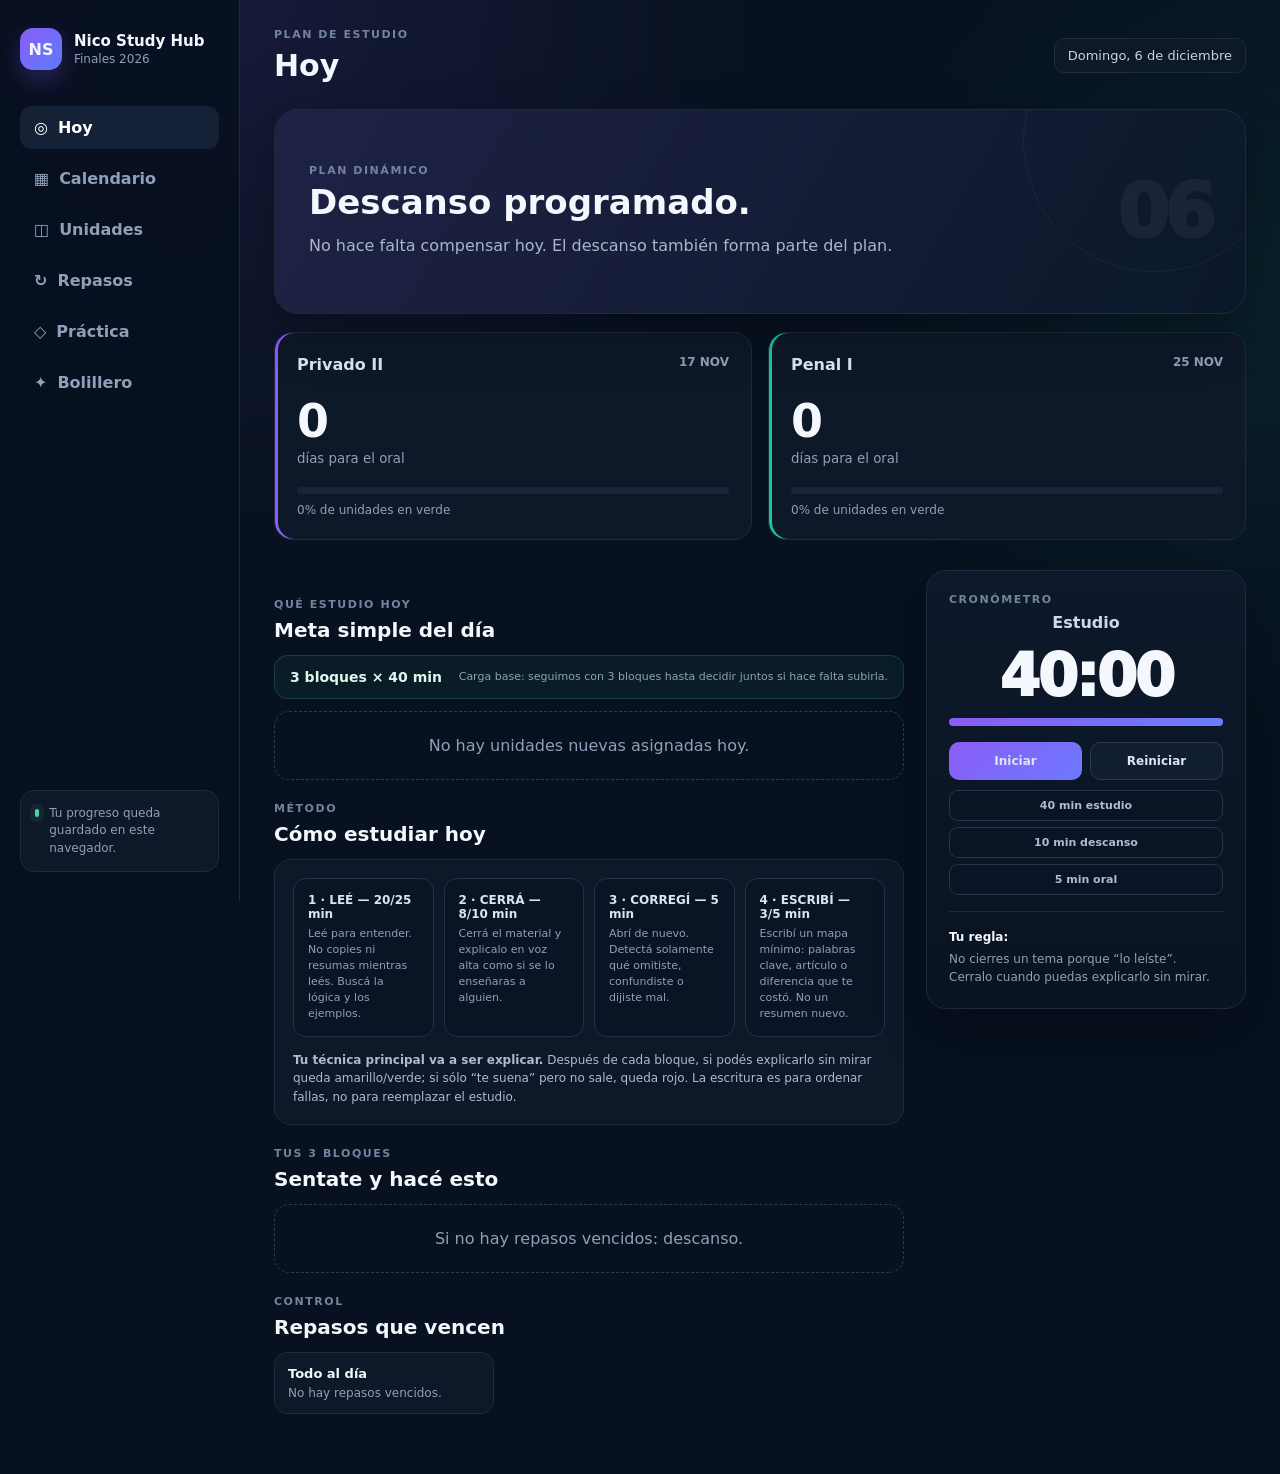
==== commit fad1f400: "Agregar sección de práctica con preguntas y flashcards" ====
--- a/estudio/index.html
+++ b/estudio/index.html
@@ -20,6 +20,7 @@
         <button class="nav-btn" data-view="calendario">▦ <span>Calendario</span></button>
         <button class="nav-btn" data-view="unidades">◫ <span>Unidades</span></button>
         <button class="nav-btn" data-view="repasos">↻ <span>Repasos</span></button>
+        <button class="nav-btn" data-view="practica">◇ <span>Práctica</span></button>
         <button class="nav-btn" data-view="simulador">✦ <span>Bolillero</span></button>
       </nav>
 
@@ -161,6 +162,44 @@
         <div id="review-list" class="review-list"></div>
       </section>
 
+      <section class="view" id="view-practica">
+        <div class="hero slim practice-hero">
+          <div>
+            <p class="eyebrow">Recuperación activa</p>
+            <h2>Práctica</h2>
+            <p>Respondé oralmente antes de mirar. La respuesta está construida a partir de tus resúmenes revisados y las correcciones 2026 agregadas al final de cada unidad.</p>
+          </div>
+        </div>
+
+        <div class="practice-toolbar">
+          <div class="segmented">
+            <button class="segment active" data-practice-mode="questions">Preguntas orales</button>
+            <button class="segment" data-practice-mode="flashcards">Flashcards</button>
+          </div>
+          <div class="segmented">
+            <button class="segment active" data-practice-filter="today">Sólo hoy</button>
+            <button class="segment" data-practice-filter="studied">Visto</button>
+            <button class="segment" data-practice-filter="privado">Privado</button>
+            <button class="segment" data-practice-filter="penal">Penal</button>
+            <button class="segment" data-practice-filter="all">Todo</button>
+          </div>
+        </div>
+
+        <div class="practice-stats">
+          <span id="practice-pool-count">— tarjetas disponibles</span>
+          <span id="practice-progress-count">0 practicadas</span>
+        </div>
+
+        <div class="practice-card" id="practice-card">
+          <div class="empty">Cargando práctica…</div>
+        </div>
+
+        <div class="practice-actions">
+          <button class="primary-btn" id="practice-reveal">Ver respuesta</button>
+          <button class="ghost-btn" id="practice-next">Otra</button>
+        </div>
+      </section>
+
       <section class="view" id="view-simulador">
         <div class="simulator">
           <p class="eyebrow">Entrenamiento oral</p>
@@ -184,6 +223,7 @@
       </section>
     </main>
   </div>
+  <script src="practice-data.js"></script>
   <script src="app.js"></script>
 </body>
 </html>
--- a/estudio/styles.css
+++ b/estudio/styles.css
@@ -67,4 +67,23 @@
 @media(max-width:760px){
   .app-shell{display:block}.sidebar{height:auto;position:sticky;top:0;padding:12px 14px;border-right:0;border-bottom:1px solid var(--line);flex-direction:row;align-items:center}.brand{margin:0;margin-right:auto}.brand span{display:none}.brand-mark{width:34px;height:34px;border-radius:10px}.nav{display:flex;gap:3px;overflow:auto}.nav-btn{padding:9px 10px}.nav-btn span{display:none}.sidebar-note{display:none}
   .main{padding:20px 14px 40px}.topbar{margin-bottom:18px}h1{font-size:25px}.date-chip{display:none}.hero{padding:24px;min-height:190px}.hero-badge{display:none}h2{font-size:28px}.countdown-grid{grid-template-columns:1fr}.unit-grid{grid-template-columns:1fr}.backup-card{align-items:flex-start;flex-direction:column}.method-flow{grid-template-columns:1fr}.study-block{grid-template-columns:64px 1fr}.block-badge{grid-column:2}.target-card{grid-template-columns:auto 1fr}.target-card .subject-pill{grid-column:2;width:max-content}.calendar-cell{min-height:88px;padding:6px}.day-subject{padding:4px;font-size:9px}.day-note{display:none}.weekdays span{font-size:9px;padding:8px 2px}.calendar-toolbar h2{font-size:22px}
-}+}
+.daily-load-banner{
+  display:flex;justify-content:space-between;gap:14px;align-items:center;
+  border:1px solid rgba(79,209,166,.18);background:rgba(79,209,166,.06);
+  border-radius:14px;padding:13px 15px;margin-bottom:12px
+}
+.daily-load-banner strong{font-size:14px;color:#dff8ef}
+.daily-load-banner span{font-size:11px;color:var(--muted);text-align:right;line-height:1.4;max-width:460px}
+.focus-label{display:inline-flex;align-items:center;gap:6px;font-size:9px;font-weight:950;letter-spacing:.12em;text-transform:uppercase;color:#71849f;margin-bottom:6px}
+.focus-label:before{content:"";width:6px;height:6px;border-radius:50%;background:#71849f}
+.target-card.privado .focus-label:before{background:var(--priv)}
+.target-card.penal .focus-label:before{background:var(--penal)}
+.target-card.repaso .focus-label:before{background:var(--gold)}
+.study-block{transition:.16s ease}
+.study-block:hover{transform:translateY(-1px);border-color:#31425d}
+.block-start{border:1px solid #2c3b52;background:#111e31;color:#d7e1ef;border-radius:8px;padding:6px 9px;font-size:10px;font-weight:900;white-space:nowrap}
+@media(max-width:760px){
+  .daily-load-banner{align-items:flex-start;flex-direction:column}
+  .daily-load-banner span{text-align:left}
+}
